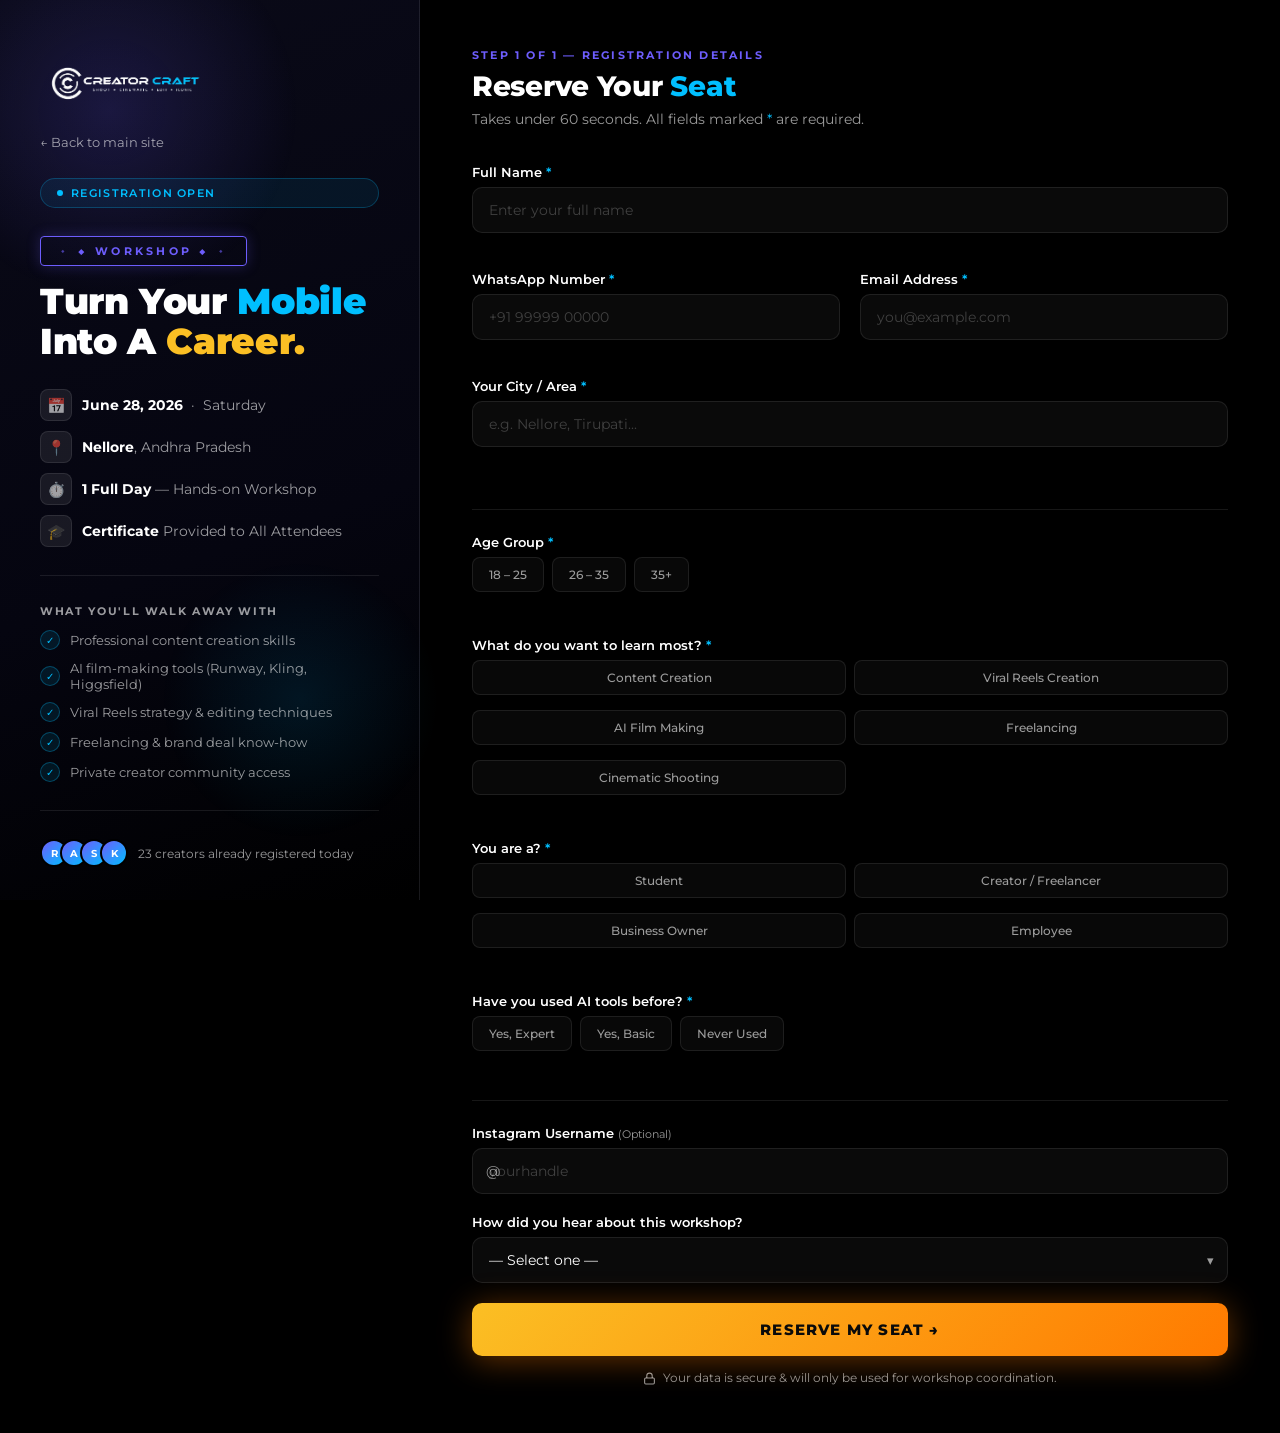
==== register.html @ bf6d93e5 "Add files via upload" ====
<!DOCTYPE html>
<html lang="en">

<head>
    <meta charset="UTF-8" />
    <meta name="viewport" content="width=device-width, initial-scale=1.0" />
    <title>Register – Creator Craft Media Workshop | June 28, 2026</title>
    <meta name="description" content="Reserve your seat at Nellore's first Content Creation & AI Film-Making Workshop. June 28, 2026. Limited to 30 seats." />
    <link rel="preconnect" href="https://fonts.googleapis.com" />
    <link rel="preconnect" href="https://fonts.gstatic.com" crossorigin />
    <link href="https://fonts.googleapis.com/css2?family=Montserrat:wght@400;500;600;700;800;900&display=swap" rel="stylesheet" />
    <style>
        /* ── RESET ── */
        *, *::before, *::after { box-sizing: border-box; margin: 0; padding: 0; }

        :root {
            --bg:       #000000;
            --panel-bg: #080808;
            --card-bg:  #0f0f0f;
            --blue:     #00BFFF;
            --purple:   #6D5DFC;
            --gold:     #FBBF24;
            --orange:   #FF7A00;
            --white:    #FFFFFF;
            --white-60: rgba(255,255,255,0.6);
            --white-20: rgba(255,255,255,0.08);
            --border:   rgba(255,255,255,0.09);
            --font:     'Montserrat', sans-serif;
            --radius:   12px;
        }

        html { scroll-behavior: smooth; }

        body {
            font-family: var(--font);
            background: var(--bg);
            color: var(--white);
            min-height: 100vh;
            overflow-x: hidden;
        }

        /* ── LAYOUT ── */
        .page-wrapper {
            display: grid;
            grid-template-columns: 420px 1fr;
            min-height: 100vh;
        }

        /* ══════════════════════════════
           LEFT PANEL
        ══════════════════════════════ */
        .left-panel {
            position: sticky;
            top: 0;
            height: 100vh;
            overflow-y: auto;
            background: linear-gradient(160deg, #0a0a18 0%, #050510 60%, #000000 100%);
            border-right: 1px solid var(--border);
            padding: 48px 40px;
            display: flex;
            flex-direction: column;
            gap: 32px;
        }

        /* decorative orbs */
        .left-panel::before {
            content: '';
            position: fixed;
            top: -80px;
            left: -80px;
            width: 380px;
            height: 380px;
            background: radial-gradient(circle, rgba(109,93,252,0.18) 0%, transparent 70%);
            pointer-events: none;
            z-index: 0;
        }
        .left-panel::after {
            content: '';
            position: fixed;
            bottom: 60px;
            left: 160px;
            width: 280px;
            height: 280px;
            background: radial-gradient(circle, rgba(0,191,255,0.1) 0%, transparent 70%);
            pointer-events: none;
            z-index: 0;
        }

        .left-content { position: relative; z-index: 1; }

        /* Logo */
        .logo-row {
            display: flex;
            align-items: center;
            gap: 12px;
            text-decoration: none;
        }
        .logo-icon {
            width: 40px;
            height: 40px;
            border-radius: 50%;
            border: 1.5px solid var(--blue);
            display: flex;
            align-items: center;
            justify-content: center;
            font-weight: 800;
            font-size: 16px;
            color: var(--blue);
            flex-shrink: 0;
        }
        .logo-text { display: flex; flex-direction: column; line-height: 1.2; }
        .logo-name {
            font-size: 13px;
            font-weight: 700;
            letter-spacing: 0.06em;
            color: var(--white);
        }
        .logo-name span { color: var(--blue); }
        .logo-tag {
            font-size: 8px;
            letter-spacing: 0.18em;
            color: var(--white-60);
            text-transform: uppercase;
        }

        /* Back link */
        .back-link {
            display: inline-flex;
            align-items: center;
            gap: 6px;
            font-size: 13px;
            color: var(--white-60);
            text-decoration: none;
            transition: color 0.2s;
        }
        .back-link:hover { color: var(--blue); }

        /* Event badge */
        .event-badge {
            display: inline-flex;
            align-items: center;
            gap: 8px;
            background: rgba(0,191,255,0.08);
            border: 1px solid rgba(0,191,255,0.25);
            padding: 7px 16px;
            border-radius: 50px;
            font-size: 11px;
            font-weight: 600;
            letter-spacing: 0.12em;
            text-transform: uppercase;
            color: var(--blue);
        }
        .event-badge .dot {
            width: 6px; height: 6px;
            border-radius: 50%;
            background: var(--blue);
            animation: pulse 1.8s infinite;
        }
        @keyframes pulse {
            0%,100% { box-shadow: 0 0 0 0 rgba(0,191,255,0.5); }
            50%      { box-shadow: 0 0 0 5px rgba(0,191,255,0); }
        }

        /* Headline */
        .left-headline {
            font-size: clamp(26px, 3vw, 36px);
            font-weight: 900;
            line-height: 1.1;
            letter-spacing: -0.01em;
        }
        .left-headline .hl-blue  { color: var(--blue); }
        .left-headline .hl-gold  { color: var(--gold); }

        /* Workshop tag */
        .workshop-tag {
            display: inline-flex;
            align-items: center;
            gap: 10px;
            font-size: 11px;
            font-weight: 700;
            letter-spacing: 0.3em;
            color: var(--purple);
            border: 1.5px solid var(--purple);
            padding: 7px 20px;
            border-radius: 4px;
            box-shadow: 0 0 14px rgba(109,93,252,0.25);
        }
        .workshop-tag::before, .workshop-tag::after { content: '◆'; font-size: 0.55em; opacity: 0.6; }

        /* Date/location */
        .event-meta {
            display: flex;
            flex-direction: column;
            gap: 10px;
        }
        .meta-item {
            display: flex;
            align-items: center;
            gap: 10px;
            font-size: 14px;
            color: var(--white-60);
        }
        .meta-icon {
            width: 32px;
            height: 32px;
            border-radius: 8px;
            background: var(--white-20);
            border: 1px solid var(--border);
            display: flex;
            align-items: center;
            justify-content: center;
            font-size: 15px;
            flex-shrink: 0;
        }
        .meta-item strong { color: var(--white); }

        /* Divider */
        .divider {
            height: 1px;
            background: var(--border);
        }

        /* Highlights */
        .highlights-title {
            font-size: 11px;
            font-weight: 700;
            letter-spacing: 0.15em;
            color: var(--white-60);
            text-transform: uppercase;
            margin-bottom: 12px;
        }
        .highlight-list {
            list-style: none;
            display: flex;
            flex-direction: column;
            gap: 10px;
        }
        .highlight-list li {
            display: flex;
            align-items: center;
            gap: 10px;
            font-size: 13px;
            color: var(--white-60);
        }
        .hl-check {
            width: 20px; height: 20px;
            border-radius: 50%;
            background: rgba(0,191,255,0.1);
            border: 1px solid rgba(0,191,255,0.3);
            display: flex;
            align-items: center;
            justify-content: center;
            font-size: 10px;
            color: var(--blue);
            flex-shrink: 0;
        }

        /* Urgency bar */
        .urgency-card {
            background: linear-gradient(135deg, rgba(251,191,36,0.08), rgba(255,122,0,0.06));
            border: 1px solid rgba(251,191,36,0.25);
            border-radius: 10px;
            padding: 16px 18px;
        }
        .urgency-top {
            display: flex;
            align-items: center;
            justify-content: space-between;
            margin-bottom: 10px;
        }
        .urgency-label { font-size: 12px; font-weight: 600; color: var(--gold); }
        .urgency-count { font-size: 12px; color: var(--white-60); }
        .progress-bar {
            height: 6px;
            background: rgba(255,255,255,0.08);
            border-radius: 50px;
            overflow: hidden;
        }
        .progress-fill {
            height: 100%;
            width: 78%;
            background: linear-gradient(90deg, var(--gold), var(--orange));
            border-radius: 50px;
            animation: fill-in 1.2s ease-out forwards;
        }
        @keyframes fill-in { from { width: 0; } to { width: 78%; } }
        .urgency-note {
            font-size: 11px;
            color: var(--white-60);
            margin-top: 8px;
        }

        /* Social proof */
        .social-proof {
            display: flex;
            align-items: center;
            gap: 10px;
            font-size: 12px;
            color: var(--white-60);
        }
        .avatar-stack { display: flex; }
        .avatar {
            width: 28px; height: 28px;
            border-radius: 50%;
            border: 2px solid var(--bg);
            background: linear-gradient(135deg, var(--purple), var(--blue));
            margin-left: -8px;
            font-size: 10px;
            font-weight: 700;
            display: flex;
            align-items: center;
            justify-content: center;
            color: var(--white);
        }
        .avatar:first-child { margin-left: 0; }


        /* ══════════════════════════════
           RIGHT PANEL (Form)
        ══════════════════════════════ */
        .right-panel {
            background: var(--bg);
            padding: 48px 52px;
            overflow-y: auto;
        }

        .form-top {
            margin-bottom: 36px;
        }
        .form-step-label {
            font-size: 11px;
            font-weight: 700;
            letter-spacing: 0.2em;
            color: var(--purple);
            text-transform: uppercase;
            margin-bottom: 8px;
        }
        .form-heading {
            font-size: 28px;
            font-weight: 800;
            letter-spacing: -0.01em;
            line-height: 1.2;
            margin-bottom: 6px;
        }
        .form-heading span { color: var(--blue); }
        .form-sub {
            font-size: 14px;
            color: var(--white-60);
        }

        /* ── Fields ── */
        .fields-grid {
            display: grid;
            grid-template-columns: 1fr 1fr;
            gap: 0 20px;
        }
        .field-full { grid-column: 1 / -1; }

        .field-group { margin-bottom: 20px; }
        .field-group label {
            display: block;
            font-size: 13px;
            font-weight: 600;
            margin-bottom: 7px;
            color: var(--white);
        }
        .req { color: var(--blue); }
        .opt { color: var(--white-60); font-weight: 400; font-size: 11px; }

        .field-group input[type="text"],
        .field-group input[type="email"],
        .field-group input[type="tel"] {
            width: 100%;
            background: rgba(255,255,255,0.04);
            border: 1px solid var(--border);
            border-radius: 10px;
            padding: 13px 16px;
            color: var(--white);
            font-family: var(--font);
            font-size: 14px;
            transition: border-color 0.2s, box-shadow 0.2s;
            outline: none;
        }
        .field-group input::placeholder { color: rgba(255,255,255,0.22); }
        .field-group input:focus {
            border-color: var(--blue);
            box-shadow: 0 0 0 3px rgba(0,191,255,0.1);
        }
        .field-group input.input-error { border-color: #F87171; }
        .field-error {
            display: block;
            font-size: 11px;
            color: #F87171;
            margin-top: 4px;
            min-height: 14px;
        }

        /* Radio cards */
        .radio-group {
            display: flex;
            flex-wrap: wrap;
            gap: 8px;
        }
        .radio-group.col2 {
            display: grid;
            grid-template-columns: 1fr 1fr;
        }
        .radio-card { display: flex; cursor: pointer; }
        .radio-card input[type="radio"] {
            position: absolute;
            opacity: 0;
            pointer-events: none;
        }
        .radio-label {
            display: flex;
            align-items: center;
            justify-content: center;
            padding: 9px 16px;
            border-radius: 8px;
            border: 1px solid var(--border);
            background: rgba(255,255,255,0.03);
            font-size: 12px;
            font-weight: 500;
            color: var(--white-60);
            cursor: pointer;
            transition: all 0.2s;
            width: 100%;
            text-align: center;
            user-select: none;
        }
        .radio-card input:checked + .radio-label {
            border-color: var(--blue);
            background: rgba(0,191,255,0.1);
            color: var(--blue);
            box-shadow: 0 0 0 1px var(--blue);
        }
        .radio-label:hover { border-color: rgba(0,191,255,0.4); color: var(--blue); }

        /* Select */
        .select-wrap { position: relative; }
        .select-wrap select {
            width: 100%;
            appearance: none;
            background: rgba(255,255,255,0.04);
            border: 1px solid var(--border);
            border-radius: 10px;
            padding: 13px 40px 13px 16px;
            color: var(--white);
            font-family: var(--font);
            font-size: 14px;
            outline: none;
            cursor: pointer;
            transition: border-color 0.2s, box-shadow 0.2s;
        }
        .select-wrap select:focus {
            border-color: var(--blue);
            box-shadow: 0 0 0 3px rgba(0,191,255,0.1);
        }
        .select-wrap select option { background: #0f0f0f; color: var(--white); }
        .select-arrow {
            position: absolute;
            right: 14px;
            top: 50%;
            transform: translateY(-50%);
            pointer-events: none;
            color: var(--white-60);
            font-size: 13px;
        }

        /* Instagram prefix */
        .input-prefix-wrap { position: relative; display: flex; align-items: center; }
        .input-prefix {
            position: absolute;
            left: 14px;
            color: var(--white-60);
            font-size: 14px;
            pointer-events: none;
        }
        .input-prefix-wrap input { padding-left: 28px; }

        /* Divider in form */
        .form-divider {
            height: 1px;
            background: var(--border);
            margin: 24px 0;
        }

        /* Submit button */
        .btn-submit {
            position: relative;
            width: 100%;
            margin-top: 8px;
            background: linear-gradient(135deg, #FBBF24 0%, #FF7A00 100%);
            color: #0a0a0a;
            font-family: var(--font);
            font-size: 15px;
            font-weight: 800;
            letter-spacing: 0.08em;
            text-transform: uppercase;
            padding: 17px;
            border-radius: 10px;
            border: none;
            cursor: pointer;
            overflow: hidden;
            box-shadow: 0 4px 32px rgba(255,122,0,0.4);
            transition: transform 0.25s, box-shadow 0.25s, opacity 0.2s;
            display: flex;
            align-items: center;
            justify-content: center;
            gap: 10px;
        }
        .btn-submit::after {
            content: '';
            position: absolute;
            top: 0; left: -100%;
            width: 55%; height: 100%;
            background: linear-gradient(90deg, transparent, rgba(255,255,255,0.35), transparent);
            transition: left 0.55s ease;
        }
        .btn-submit:hover:not(:disabled)::after { left: 160%; }
        .btn-submit:hover:not(:disabled) {
            transform: translateY(-2px);
            box-shadow: 0 8px 40px rgba(255,122,0,0.6);
        }
        .btn-submit:disabled { opacity: 0.6; cursor: not-allowed; }

        .btn-loader {
            width: 20px; height: 20px;
            border: 2px solid rgba(0,0,0,0.3);
            border-top-color: #0a0a0a;
            border-radius: 50%;
            animation: spin 0.7s linear infinite;
        }
        @keyframes spin { to { transform: rotate(360deg); } }
        .hidden { display: none !important; }

        .form-note {
            text-align: center;
            font-size: 12px;
            color: var(--white-60);
            margin-top: 14px;
        }
        .form-note svg { vertical-align: middle; margin-right: 4px; }

        /* ── Success Card ── */
        .success-card {
            text-align: center;
            padding: 60px 20px;
            max-width: 480px;
            margin: 0 auto;
        }
        .success-confetti {
            position: fixed;
            inset: 0;
            pointer-events: none;
            z-index: 999;
            overflow: hidden;
        }
        .confetti-piece {
            position: absolute;
            animation: fall linear forwards;
        }
        @keyframes fall {
            0%   { transform: translateY(-20px) rotate(0deg);   opacity: 1; }
            100% { transform: translateY(110vh) rotate(720deg); opacity: 0; }
        }
        .success-icon { font-size: 64px; margin-bottom: 20px; }
        .success-title {
            font-size: 28px;
            font-weight: 800;
            margin-bottom: 12px;
            letter-spacing: -0.01em;
        }
        .success-title span { color: var(--blue); }
        .success-msg {
            font-size: 15px;
            color: var(--white-60);
            line-height: 1.65;
            margin-bottom: 28px;
        }
        .success-msg strong { color: var(--white); }
        .btn-whatsapp {
            display: inline-flex;
            align-items: center;
            gap: 10px;
            background: #25D366;
            color: #fff;
            font-family: var(--font);
            font-size: 15px;
            font-weight: 700;
            padding: 14px 30px;
            border-radius: 50px;
            text-decoration: none;
            box-shadow: 0 4px 24px rgba(37,211,102,0.35);
            transition: transform 0.2s, box-shadow 0.2s;
            margin-bottom: 16px;
        }
        .btn-whatsapp:hover { transform: translateY(-2px); box-shadow: 0 8px 32px rgba(37,211,102,0.5); }
        .back-home-link {
            display: block;
            margin-top: 12px;
            font-size: 13px;
            color: var(--white-60);
            text-decoration: none;
            transition: color 0.2s;
        }
        .back-home-link:hover { color: var(--blue); }

        /* ── MOBILE ── */
        @media (max-width: 900px) {
            .page-wrapper { grid-template-columns: 1fr; }
            .left-panel {
                position: static;
                height: auto;
                padding: 36px 24px;
            }
            .left-panel::before, .left-panel::after { display: none; }
            .right-panel { padding: 36px 24px; }
            .fields-grid { grid-template-columns: 1fr; }
            .radio-group.col2 { grid-template-columns: 1fr; }
        }
    </style>
</head>

<body>
<div class="page-wrapper">

    <!-- ════════ LEFT PANEL ════════ -->
    <aside class="left-panel">
        <div class="left-content" style="display:flex;flex-direction:column;gap:28px;">

            <!-- Logo + back -->
            <div style="display:flex;flex-direction:column;gap:16px;">
                <a href="index.html" class="logo-row">
                    <img src="logo.png" alt="Creator Craft Media" style="height:70px;width:auto;object-fit:contain;" />
                </a>
                <a href="index.html" class="back-link">
                    ← Back to main site
                </a>
            </div>

            <!-- Live badge -->
            <div class="event-badge">
                <span class="dot"></span>
                Registration Open
            </div>

            <!-- Headline -->
            <div>
                <div class="workshop-tag" style="margin-bottom:16px;">◆ WORKSHOP ◆</div>
                <h1 class="left-headline">
                    Turn Your <span class="hl-blue">Mobile</span><br>
                    Into A <span class="hl-gold">Career.</span>
                </h1>
            </div>

            <!-- Meta -->
            <div class="event-meta">
                <div class="meta-item">
                    <span class="meta-icon">📅</span>
                    <span><strong>June 28, 2026</strong> &nbsp;·&nbsp; Saturday</span>
                </div>
                <div class="meta-item">
                    <span class="meta-icon">📍</span>
                    <span><strong>Nellore</strong>, Andhra Pradesh</span>
                </div>
                <div class="meta-item">
                    <span class="meta-icon">⏱️</span>
                    <span><strong>1 Full Day</strong> — Hands-on Workshop</span>
                </div>
                <div class="meta-item">
                    <span class="meta-icon">🎓</span>
                    <span><strong>Certificate</strong> Provided to All Attendees</span>
                </div>
            </div>

            <div class="divider"></div>

            <!-- Highlights -->
            <div>
                <p class="highlights-title">What You'll Walk Away With</p>
                <ul class="highlight-list">
                    <li><span class="hl-check">✓</span> Professional content creation skills</li>
                    <li><span class="hl-check">✓</span> AI film-making tools (Runway, Kling, Higgsfield)</li>
                    <li><span class="hl-check">✓</span> Viral Reels strategy & editing techniques</li>
                    <li><span class="hl-check">✓</span> Freelancing & brand deal know-how</li>
                    <li><span class="hl-check">✓</span> Private creator community access</li>
                </ul>
            </div>

            <div class="divider"></div>


            <!-- Social proof -->
            <div class="social-proof">
                <div class="avatar-stack">
                    <div class="avatar">R</div>
                    <div class="avatar">A</div>
                    <div class="avatar">S</div>
                    <div class="avatar">K</div>
                </div>
                <span>23 creators already registered today</span>
            </div>

        </div>
    </aside>

    <!-- ════════ RIGHT PANEL (FORM) ════════ -->
    <main class="right-panel">

        <!-- FORM -->
        <div id="formSection">
            <div class="form-top">
                <p class="form-step-label">Step 1 of 1 — Registration Details</p>
                <h2 class="form-heading">Reserve Your <span>Seat</span></h2>
                <p class="form-sub">Takes under 60 seconds. All fields marked <span style="color:var(--blue)">*</span> are required.</p>
            </div>

            <form id="registrationForm" novalidate>
                <div class="fields-grid">

                    <!-- Full Name -->
                    <div class="field-group field-full">
                        <label for="fullName">Full Name <span class="req">*</span></label>
                        <input type="text" id="fullName" name="fullName" placeholder="Enter your full name" required />
                        <span class="field-error" id="err-fullName"></span>
                    </div>

                    <!-- Phone -->
                    <div class="field-group">
                        <label for="phone">WhatsApp Number <span class="req">*</span></label>
                        <input type="tel" id="phone" name="phone" placeholder="+91 99999 00000" required />
                        <span class="field-error" id="err-phone"></span>
                    </div>

                    <!-- Email -->
                    <div class="field-group">
                        <label for="email">Email Address <span class="req">*</span></label>
                        <input type="email" id="email" name="email" placeholder="you@example.com" required />
                        <span class="field-error" id="err-email"></span>
                    </div>

                    <!-- Location -->
                    <div class="field-group field-full">
                        <label for="location">Your City / Area <span class="req">*</span></label>
                        <input type="text" id="location" name="location" placeholder="e.g. Nellore, Tirupati..." required />
                        <span class="field-error" id="err-location"></span>
                    </div>

                </div>

                <div class="form-divider"></div>

                <!-- Age -->
                <div class="field-group">
                    <label>Age Group <span class="req">*</span></label>
                    <div class="radio-group" id="age-group">
                        <label class="radio-card"><input type="radio" name="age" value="18–25" required /><span class="radio-label">18 – 25</span></label>
                        <label class="radio-card"><input type="radio" name="age" value="26–35" /><span class="radio-label">26 – 35</span></label>
                        <label class="radio-card"><input type="radio" name="age" value="35+" /><span class="radio-label">35+</span></label>
                    </div>
                    <span class="field-error" id="err-age"></span>
                </div>

                <!-- Learning Interest -->
                <div class="field-group">
                    <label>What do you want to learn most? <span class="req">*</span></label>
                    <div class="radio-group col2" id="interest-group">
                        <label class="radio-card"><input type="radio" name="interest" value="Content Creation" required /><span class="radio-label">Content Creation</span></label>
                        <label class="radio-card"><input type="radio" name="interest" value="Viral Reels Creation" /><span class="radio-label">Viral Reels Creation</span></label>
                        <label class="radio-card"><input type="radio" name="interest" value="AI Film Making" /><span class="radio-label">AI Film Making</span></label>
                        <label class="radio-card"><input type="radio" name="interest" value="Freelancing Opportunities" /><span class="radio-label">Freelancing</span></label>
                        <label class="radio-card"><input type="radio" name="interest" value="Cinematic Video Shooting" /><span class="radio-label">Cinematic Shooting</span></label>
                    </div>
                    <span class="field-error" id="err-interest"></span>
                </div>

                <!-- Profession -->
                <div class="field-group">
                    <label>You are a? <span class="req">*</span></label>
                    <div class="radio-group col2" id="profession-group">
                        <label class="radio-card"><input type="radio" name="profession" value="Student" required /><span class="radio-label">Student</span></label>
                        <label class="radio-card"><input type="radio" name="profession" value="Content Creator / Freelancer" /><span class="radio-label">Creator / Freelancer</span></label>
                        <label class="radio-card"><input type="radio" name="profession" value="Business Owner" /><span class="radio-label">Business Owner</span></label>
                        <label class="radio-card"><input type="radio" name="profession" value="Employee" /><span class="radio-label">Employee</span></label>
                    </div>
                    <span class="field-error" id="err-profession"></span>
                </div>

                <!-- AI Experience -->
                <div class="field-group">
                    <label>Have you used AI tools before? <span class="req">*</span></label>
                    <div class="radio-group" id="ai-group">
                        <label class="radio-card"><input type="radio" name="aiExp" value="Yes, Expert" required /><span class="radio-label">Yes, Expert</span></label>
                        <label class="radio-card"><input type="radio" name="aiExp" value="Yes, Basic Knowledge" /><span class="radio-label">Yes, Basic</span></label>
                        <label class="radio-card"><input type="radio" name="aiExp" value="No, Never Used" /><span class="radio-label">Never Used</span></label>
                    </div>
                    <span class="field-error" id="err-aiExp"></span>
                </div>

                <div class="form-divider"></div>

                <!-- Instagram -->
                <div class="field-group">
                    <label for="instagram">Instagram Username <span class="opt">(Optional)</span></label>
                    <div class="input-prefix-wrap">
                        <span class="input-prefix">@</span>
                        <input type="text" id="instagram" name="instagram" placeholder="yourhandle" />
                    </div>
                </div>

                <!-- Referral -->
                <div class="field-group">
                    <label>How did you hear about this workshop?</label>
                    <div class="select-wrap">
                        <select id="referral" name="referral">
                            <option value="">— Select one —</option>
                            <option value="Instagram">Instagram</option>
                            <option value="WhatsApp">WhatsApp</option>
                            <option value="Friend">Friend / Word of Mouth</option>
                            <option value="College">College</option>
                            <option value="Other">Other</option>
                        </select>
                        <span class="select-arrow">▾</span>
                    </div>
                </div>

                <!-- Submit -->
                <button type="submit" class="btn-submit" id="submitBtn">
                    <span id="btn-text">Reserve My Seat →</span>
                    <span id="btn-loader" class="btn-loader hidden"></span>
                </button>

                <p class="form-note">
                    <svg width="13" height="13" viewBox="0 0 24 24" fill="none" stroke="currentColor" stroke-width="2"><rect x="3" y="11" width="18" height="11" rx="2"/><path d="M7 11V7a5 5 0 0 1 10 0v4"/></svg>
                    Your data is secure &amp; will only be used for workshop coordination.
                </p>
            </form>
        </div>

        <!-- SUCCESS CARD -->
        <div class="success-card hidden" id="successCard">
            <div class="success-confetti" id="confetti-container"></div>
            <div class="success-icon">🎉</div>
            <h2 class="success-title">You're <span>Registered!</span></h2>
            <p class="success-msg">
                Thank you for joining the <strong>Creator Craft Media Workshop</strong>.<br />
                We'll send your confirmation to your WhatsApp &amp; email shortly.<br /><br />
                Get ready to transform your mobile into a career!
            </p>

            <a href="index.html" class="back-home-link">← Back to main site</a>
        </div>

    </main>
</div>

<script>
const GOOGLE_SCRIPT_URL = "https://script.google.com/macros/s/AKfycbz0OwnUjO1a5IBLBwgdzNLXTFgwIlohF6OfF_JEOhXFf6rNVBT4Gp4LhPuncQvhux3b/exec";

(function () {
    const form       = document.getElementById("registrationForm");
    const submitBtn  = document.getElementById("submitBtn");
    const btnText    = document.getElementById("btn-text");
    const btnLoader  = document.getElementById("btn-loader");
    const successCard = document.getElementById("successCard");
    const formSection = document.getElementById("formSection");

    if (!form) return;

    const rules = {
        fullName:   { required: true, label: "Full Name" },
        phone:      { required: true, label: "WhatsApp Number", pattern: /^[6-9]\d{9}$|^\+91[6-9]\d{9}$|^\+[1-9]\d{7,14}$/ },
        email:      { required: true, label: "Email", pattern: /^[^\s@]+@[^\s@]+\.[^\s@]+$/ },
        age:        { required: true, label: "Age Group", type: "radio" },
        location:   { required: true, label: "Location" },
        interest:   { required: true, label: "Learning Interest", type: "radio" },
        profession: { required: true, label: "Profession", type: "radio" },
        aiExp:      { required: true, label: "AI Experience", type: "radio" },
    };

    function getVal(name, type) {
        if (type === "radio") {
            const sel = form.querySelector(`input[name="${name}"]:checked`);
            return sel ? sel.value : "";
        }
        const el = form.querySelector(`[name="${name}"]`);
        return el ? el.value.trim() : "";
    }

    function setError(name, msg) {
        const el  = document.getElementById(`err-${name}`);
        const inp = form.querySelector(`[name="${name}"]`);
        if (el) el.textContent = msg;
        if (inp && inp.type !== "radio") inp.classList.toggle("input-error", !!msg);
    }

    function clearError(name) { setError(name, ""); }

    function validateAll() {
        let valid = true;
        for (const [name, rule] of Object.entries(rules)) {
            const val = getVal(name, rule.type);
            if (rule.required && !val) {
                setError(name, `${rule.label} is required.`);
                valid = false;
            } else if (val && rule.pattern && !rule.pattern.test(val.replace(/\s/g, ""))) {
                const msgs = { phone: "Enter a valid phone number.", email: "Enter a valid email." };
                setError(name, msgs[name] || "Invalid value.");
                valid = false;
            } else {
                clearError(name);
            }
        }
        return valid;
    }

    form.addEventListener("input",  e => { if (rules[e.target.name]) clearError(e.target.name); });
    form.addEventListener("change", e => { if (rules[e.target.name]) clearError(e.target.name); });

    form.addEventListener("submit", async (e) => {
        e.preventDefault();
        if (!validateAll()) {
            const firstErr = form.querySelector(".input-error");
            if (firstErr) firstErr.scrollIntoView({ behavior: "smooth", block: "center" });
            return;
        }

        btnText.classList.add("hidden");
        btnLoader.classList.remove("hidden");
        submitBtn.disabled = true;

        const data = {
            name:       getVal("fullName"),
            phone:      getVal("phone"),
            email:      getVal("email"),
            age:        getVal("age", "radio"),
            location:   getVal("location"),
            interest:   getVal("interest", "radio"),
            profession: getVal("profession", "radio"),
            aiExp:      getVal("aiExp", "radio"),
            instagram:  getVal("instagram"),
            referral:   getVal("referral"),
        };

        try {
            await fetch(GOOGLE_SCRIPT_URL, {
                method: "POST",
                mode: "no-cors",
                headers: { "Content-Type": "application/json" },
                body: JSON.stringify(data),
            });
            showSuccess();
        } catch (err) {
            console.error("Submission error:", err);
            showSuccess();
        }
    });

    function showSuccess() {
        formSection.classList.add("hidden");
        successCard.classList.remove("hidden");
        window.scrollTo({ top: 0, behavior: "smooth" });
        launchConfetti();
    }

    function launchConfetti() {
        const container = document.getElementById("confetti-container");
        if (!container) return;
        const colors = ["#00BFFF","#6D5DFC","#FBBF24","#FF7A00","#FFFFFF","#F472B6"];
        for (let i = 0; i < 60; i++) {
            const p = document.createElement("div");
            p.className = "confetti-piece";
            p.style.cssText = `
                left:${Math.random()*100}%;top:0;
                background:${colors[Math.floor(Math.random()*colors.length)]};
                animation-duration:${0.9+Math.random()*1.6}s;
                animation-delay:${Math.random()*0.8}s;
                width:${6+Math.random()*7}px;height:${6+Math.random()*7}px;
                border-radius:${Math.random()>0.5?"50%":"2px"};
            `;
            container.appendChild(p);
        }
    }
})();
</script>
</body>
</html>
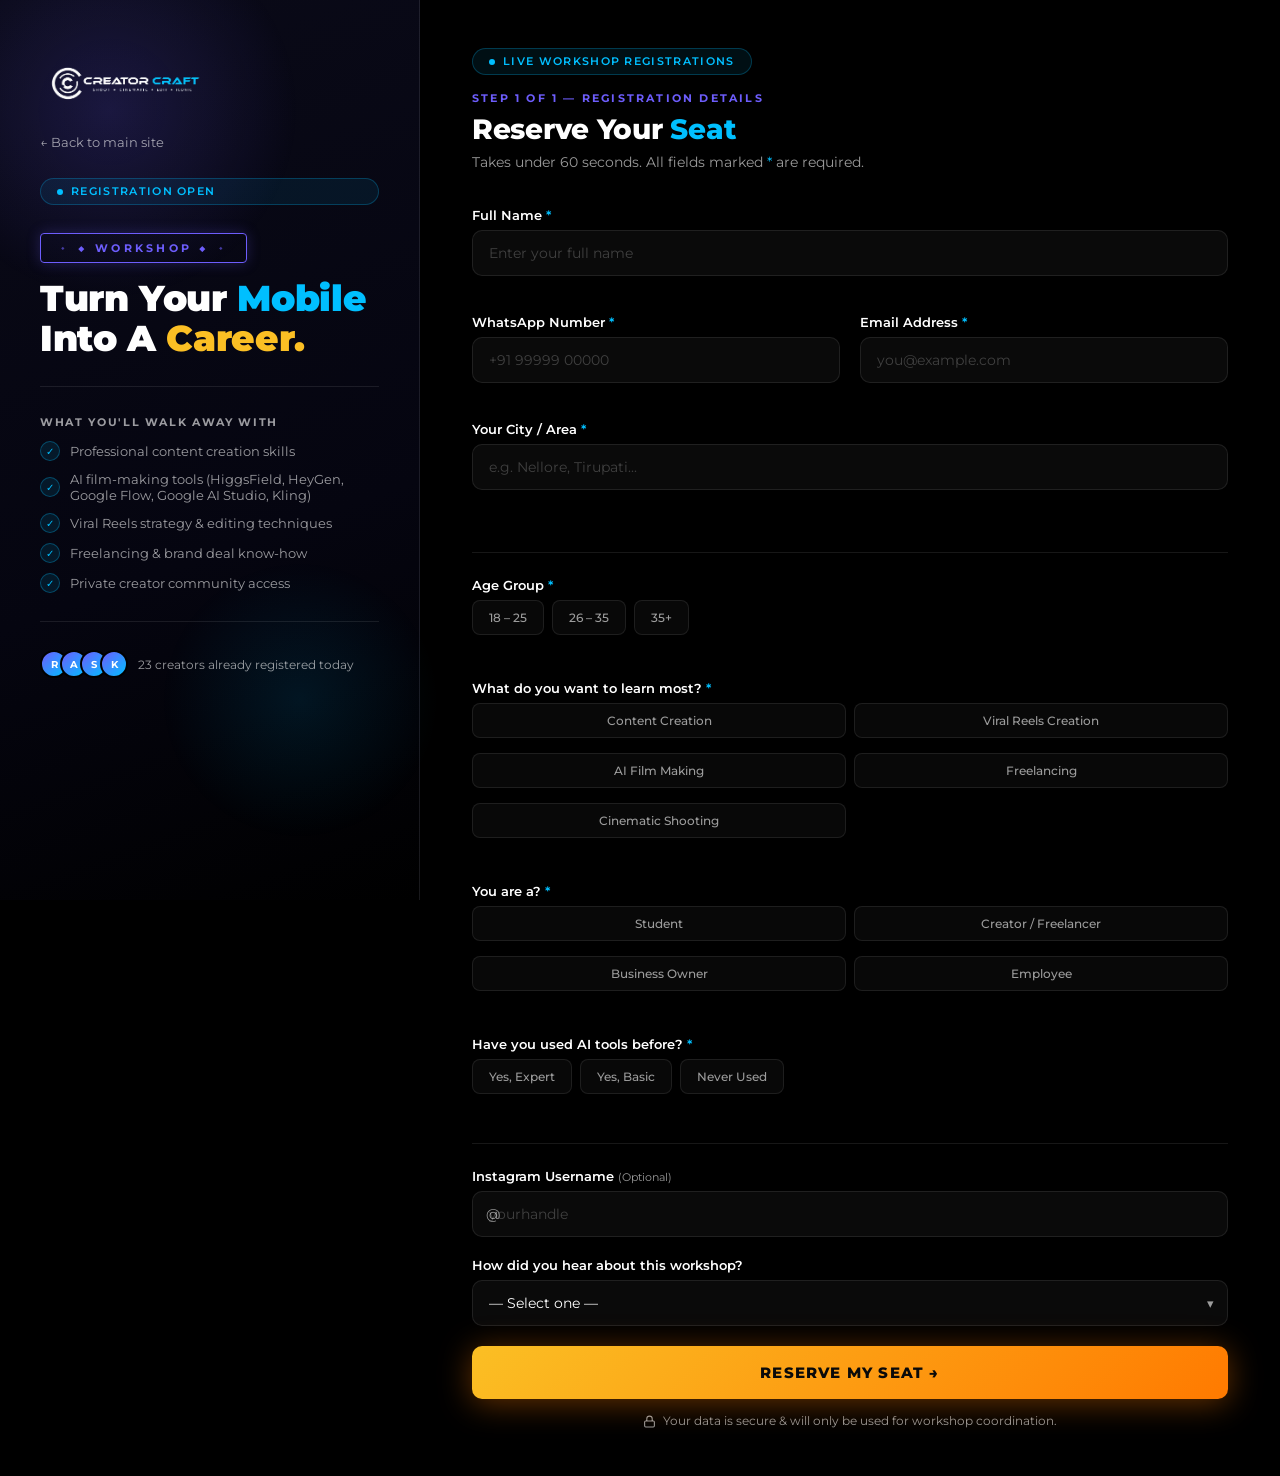
==== commit 29838ee1: "Add files via upload" ====
--- a/register.html
+++ b/register.html
@@ -5,38 +5,47 @@
     <meta charset="UTF-8" />
     <meta name="viewport" content="width=device-width, initial-scale=1.0" />
     <title>Register – Creator Craft Media Workshop | June 28, 2026</title>
-    <meta name="description" content="Reserve your seat at Nellore's first Content Creation & AI Film-Making Workshop. June 28, 2026. Limited to 30 seats." />
+    <meta name="description"
+        content="Reserve your seat at Nellore's first Content Creation & AI Film-Making Workshop. June 28, 2026. Limited to 30 seats." />
     <link rel="preconnect" href="https://fonts.googleapis.com" />
     <link rel="preconnect" href="https://fonts.gstatic.com" crossorigin />
-    <link href="https://fonts.googleapis.com/css2?family=Montserrat:wght@400;500;600;700;800;900&display=swap" rel="stylesheet" />
+    <link href="https://fonts.googleapis.com/css2?family=Montserrat:wght@400;500;600;700;800;900&display=swap"
+        rel="stylesheet" />
     <style>
         /* ── RESET ── */
-        *, *::before, *::after { box-sizing: border-box; margin: 0; padding: 0; }
+        *,
+        *::before,
+        *::after {
+            box-sizing: border-box;
+            margin: 0;
+            padding: 0;
+        }
 
         :root {
-            --bg:       #000000;
+            --bg: #000000;
             --panel-bg: #080808;
-            --card-bg:  #0f0f0f;
-            --blue:     #00BFFF;
-            --purple:   #6D5DFC;
-            --gold:     #FBBF24;
-            --orange:   #FF7A00;
-            --white:    #FFFFFF;
-            --white-60: rgba(255,255,255,0.6);
-            --white-20: rgba(255,255,255,0.08);
-            --border:   rgba(255,255,255,0.09);
-            --font:     'Montserrat', sans-serif;
-            --radius:   12px;
-        }
-
-        html { scroll-behavior: smooth; }
+            --card-bg: #0f0f0f;
+            --blue: #00BFFF;
+            --purple: #6D5DFC;
+            --gold: #FBBF24;
+            --orange: #FF7A00;
+            --white: #FFFFFF;
+            --white-60: rgba(255, 255, 255, 0.6);
+            --white-20: rgba(255, 255, 255, 0.08);
+            --border: rgba(255, 255, 255, 0.09);
+            --font: 'Montserrat', sans-serif;
+            --radius: 12px;
+        }
+
+        html {
+            scroll-behavior: smooth;
+        }
 
         body {
             font-family: var(--font);
             background: var(--bg);
             color: var(--white);
             min-height: 100vh;
-            overflow-x: hidden;
         }
 
         /* ── LAYOUT ── */
@@ -70,10 +79,11 @@
             left: -80px;
             width: 380px;
             height: 380px;
-            background: radial-gradient(circle, rgba(109,93,252,0.18) 0%, transparent 70%);
+            background: radial-gradient(circle, rgba(109, 93, 252, 0.18) 0%, transparent 70%);
             pointer-events: none;
             z-index: 0;
         }
+
         .left-panel::after {
             content: '';
             position: fixed;
@@ -81,12 +91,15 @@
             left: 160px;
             width: 280px;
             height: 280px;
-            background: radial-gradient(circle, rgba(0,191,255,0.1) 0%, transparent 70%);
+            background: radial-gradient(circle, rgba(0, 191, 255, 0.1) 0%, transparent 70%);
             pointer-events: none;
             z-index: 0;
         }
 
-        .left-content { position: relative; z-index: 1; }
+        .left-content {
+            position: relative;
+            z-index: 1;
+        }
 
         /* Logo */
         .logo-row {
@@ -95,6 +108,7 @@
             gap: 12px;
             text-decoration: none;
         }
+
         .logo-icon {
             width: 40px;
             height: 40px;
@@ -108,14 +122,24 @@
             color: var(--blue);
             flex-shrink: 0;
         }
-        .logo-text { display: flex; flex-direction: column; line-height: 1.2; }
+
+        .logo-text {
+            display: flex;
+            flex-direction: column;
+            line-height: 1.2;
+        }
+
         .logo-name {
             font-size: 13px;
             font-weight: 700;
             letter-spacing: 0.06em;
             color: var(--white);
         }
-        .logo-name span { color: var(--blue); }
+
+        .logo-name span {
+            color: var(--blue);
+        }
+
         .logo-tag {
             font-size: 8px;
             letter-spacing: 0.18em;
@@ -133,15 +157,19 @@
             text-decoration: none;
             transition: color 0.2s;
         }
-        .back-link:hover { color: var(--blue); }
+
+        .back-link:hover {
+            color: var(--blue);
+        }
 
         /* Event badge */
         .event-badge {
             display: inline-flex;
             align-items: center;
+            line-height: 1;
             gap: 8px;
-            background: rgba(0,191,255,0.08);
-            border: 1px solid rgba(0,191,255,0.25);
+            background: rgba(0, 191, 255, 0.08);
+            border: 1px solid rgba(0, 191, 255, 0.25);
             padding: 7px 16px;
             border-radius: 50px;
             font-size: 11px;
@@ -150,15 +178,27 @@
             text-transform: uppercase;
             color: var(--blue);
         }
+
         .event-badge .dot {
-            width: 6px; height: 6px;
+            width: 6px;
+            height: 6px;
             border-radius: 50%;
             background: var(--blue);
             animation: pulse 1.8s infinite;
-        }
+            display: inline-block;
+            flex-shrink: 0;
+        }
+
         @keyframes pulse {
-            0%,100% { box-shadow: 0 0 0 0 rgba(0,191,255,0.5); }
-            50%      { box-shadow: 0 0 0 5px rgba(0,191,255,0); }
+
+            0%,
+            100% {
+                box-shadow: 0 0 0 0 rgba(0, 191, 255, 0.5);
+            }
+
+            50% {
+                box-shadow: 0 0 0 5px rgba(0, 191, 255, 0);
+            }
         }
 
         /* Headline */
@@ -168,8 +208,14 @@
             line-height: 1.1;
             letter-spacing: -0.01em;
         }
-        .left-headline .hl-blue  { color: var(--blue); }
-        .left-headline .hl-gold  { color: var(--gold); }
+
+        .left-headline .hl-blue {
+            color: var(--blue);
+        }
+
+        .left-headline .hl-gold {
+            color: var(--gold);
+        }
 
         /* Workshop tag */
         .workshop-tag {
@@ -183,9 +229,15 @@
             border: 1.5px solid var(--purple);
             padding: 7px 20px;
             border-radius: 4px;
-            box-shadow: 0 0 14px rgba(109,93,252,0.25);
-        }
-        .workshop-tag::before, .workshop-tag::after { content: '◆'; font-size: 0.55em; opacity: 0.6; }
+            box-shadow: 0 0 14px rgba(109, 93, 252, 0.25);
+        }
+
+        .workshop-tag::before,
+        .workshop-tag::after {
+            content: '◆';
+            font-size: 0.55em;
+            opacity: 0.6;
+        }
 
         /* Date/location */
         .event-meta {
@@ -193,6 +245,7 @@
             flex-direction: column;
             gap: 10px;
         }
+
         .meta-item {
             display: flex;
             align-items: center;
@@ -200,6 +253,7 @@
             font-size: 14px;
             color: var(--white-60);
         }
+
         .meta-icon {
             width: 32px;
             height: 32px;
@@ -212,7 +266,10 @@
             font-size: 15px;
             flex-shrink: 0;
         }
-        .meta-item strong { color: var(--white); }
+
+        .meta-item strong {
+            color: var(--white);
+        }
 
         /* Divider */
         .divider {
@@ -229,12 +286,14 @@
             text-transform: uppercase;
             margin-bottom: 12px;
         }
+
         .highlight-list {
             list-style: none;
             display: flex;
             flex-direction: column;
             gap: 10px;
         }
+
         .highlight-list li {
             display: flex;
             align-items: center;
@@ -242,11 +301,13 @@
             font-size: 13px;
             color: var(--white-60);
         }
+
         .hl-check {
-            width: 20px; height: 20px;
+            width: 20px;
+            height: 20px;
             border-radius: 50%;
-            background: rgba(0,191,255,0.1);
-            border: 1px solid rgba(0,191,255,0.3);
+            background: rgba(0, 191, 255, 0.1);
+            border: 1px solid rgba(0, 191, 255, 0.3);
             display: flex;
             align-items: center;
             justify-content: center;
@@ -257,25 +318,37 @@
 
         /* Urgency bar */
         .urgency-card {
-            background: linear-gradient(135deg, rgba(251,191,36,0.08), rgba(255,122,0,0.06));
-            border: 1px solid rgba(251,191,36,0.25);
+            background: linear-gradient(135deg, rgba(251, 191, 36, 0.08), rgba(255, 122, 0, 0.06));
+            border: 1px solid rgba(251, 191, 36, 0.25);
             border-radius: 10px;
             padding: 16px 18px;
         }
+
         .urgency-top {
             display: flex;
             align-items: center;
             justify-content: space-between;
             margin-bottom: 10px;
         }
-        .urgency-label { font-size: 12px; font-weight: 600; color: var(--gold); }
-        .urgency-count { font-size: 12px; color: var(--white-60); }
+
+        .urgency-label {
+            font-size: 12px;
+            font-weight: 600;
+            color: var(--gold);
+        }
+
+        .urgency-count {
+            font-size: 12px;
+            color: var(--white-60);
+        }
+
         .progress-bar {
             height: 6px;
-            background: rgba(255,255,255,0.08);
+            background: rgba(255, 255, 255, 0.08);
             border-radius: 50px;
             overflow: hidden;
         }
+
         .progress-fill {
             height: 100%;
             width: 78%;
@@ -283,7 +356,17 @@
             border-radius: 50px;
             animation: fill-in 1.2s ease-out forwards;
         }
-        @keyframes fill-in { from { width: 0; } to { width: 78%; } }
+
+        @keyframes fill-in {
+            from {
+                width: 0;
+            }
+
+            to {
+                width: 78%;
+            }
+        }
+
         .urgency-note {
             font-size: 11px;
             color: var(--white-60);
@@ -298,9 +381,14 @@
             font-size: 12px;
             color: var(--white-60);
         }
-        .avatar-stack { display: flex; }
+
+        .avatar-stack {
+            display: flex;
+        }
+
         .avatar {
-            width: 28px; height: 28px;
+            width: 28px;
+            height: 28px;
             border-radius: 50%;
             border: 2px solid var(--bg);
             background: linear-gradient(135deg, var(--purple), var(--blue));
@@ -312,7 +400,10 @@
             justify-content: center;
             color: var(--white);
         }
-        .avatar:first-child { margin-left: 0; }
+
+        .avatar:first-child {
+            margin-left: 0;
+        }
 
 
         /* ══════════════════════════════
@@ -327,6 +418,7 @@
         .form-top {
             margin-bottom: 36px;
         }
+
         .form-step-label {
             font-size: 11px;
             font-weight: 700;
@@ -335,6 +427,7 @@
             text-transform: uppercase;
             margin-bottom: 8px;
         }
+
         .form-heading {
             font-size: 28px;
             font-weight: 800;
@@ -342,7 +435,11 @@
             line-height: 1.2;
             margin-bottom: 6px;
         }
-        .form-heading span { color: var(--blue); }
+
+        .form-heading span {
+            color: var(--blue);
+        }
+
         .form-sub {
             font-size: 14px;
             color: var(--white-60);
@@ -354,9 +451,15 @@
             grid-template-columns: 1fr 1fr;
             gap: 0 20px;
         }
-        .field-full { grid-column: 1 / -1; }
-
-        .field-group { margin-bottom: 20px; }
+
+        .field-full {
+            grid-column: 1 / -1;
+        }
+
+        .field-group {
+            margin-bottom: 20px;
+        }
+
         .field-group label {
             display: block;
             font-size: 13px;
@@ -364,14 +467,22 @@
             margin-bottom: 7px;
             color: var(--white);
         }
-        .req { color: var(--blue); }
-        .opt { color: var(--white-60); font-weight: 400; font-size: 11px; }
+
+        .req {
+            color: var(--blue);
+        }
+
+        .opt {
+            color: var(--white-60);
+            font-weight: 400;
+            font-size: 11px;
+        }
 
         .field-group input[type="text"],
         .field-group input[type="email"],
         .field-group input[type="tel"] {
             width: 100%;
-            background: rgba(255,255,255,0.04);
+            background: rgba(255, 255, 255, 0.04);
             border: 1px solid var(--border);
             border-radius: 10px;
             padding: 13px 16px;
@@ -381,12 +492,20 @@
             transition: border-color 0.2s, box-shadow 0.2s;
             outline: none;
         }
-        .field-group input::placeholder { color: rgba(255,255,255,0.22); }
+
+        .field-group input::placeholder {
+            color: rgba(255, 255, 255, 0.22);
+        }
+
         .field-group input:focus {
             border-color: var(--blue);
-            box-shadow: 0 0 0 3px rgba(0,191,255,0.1);
-        }
-        .field-group input.input-error { border-color: #F87171; }
+            box-shadow: 0 0 0 3px rgba(0, 191, 255, 0.1);
+        }
+
+        .field-group input.input-error {
+            border-color: #F87171;
+        }
+
         .field-error {
             display: block;
             font-size: 11px;
@@ -401,16 +520,23 @@
             flex-wrap: wrap;
             gap: 8px;
         }
+
         .radio-group.col2 {
             display: grid;
             grid-template-columns: 1fr 1fr;
         }
-        .radio-card { display: flex; cursor: pointer; }
+
+        .radio-card {
+            display: flex;
+            cursor: pointer;
+        }
+
         .radio-card input[type="radio"] {
             position: absolute;
             opacity: 0;
             pointer-events: none;
         }
+
         .radio-label {
             display: flex;
             align-items: center;
@@ -418,7 +544,7 @@
             padding: 9px 16px;
             border-radius: 8px;
             border: 1px solid var(--border);
-            background: rgba(255,255,255,0.03);
+            background: rgba(255, 255, 255, 0.03);
             font-size: 12px;
             font-weight: 500;
             color: var(--white-60);
@@ -428,20 +554,28 @@
             text-align: center;
             user-select: none;
         }
-        .radio-card input:checked + .radio-label {
+
+        .radio-card input:checked+.radio-label {
             border-color: var(--blue);
-            background: rgba(0,191,255,0.1);
+            background: rgba(0, 191, 255, 0.1);
             color: var(--blue);
             box-shadow: 0 0 0 1px var(--blue);
         }
-        .radio-label:hover { border-color: rgba(0,191,255,0.4); color: var(--blue); }
+
+        .radio-label:hover {
+            border-color: rgba(0, 191, 255, 0.4);
+            color: var(--blue);
+        }
 
         /* Select */
-        .select-wrap { position: relative; }
+        .select-wrap {
+            position: relative;
+        }
+
         .select-wrap select {
             width: 100%;
             appearance: none;
-            background: rgba(255,255,255,0.04);
+            background: rgba(255, 255, 255, 0.04);
             border: 1px solid var(--border);
             border-radius: 10px;
             padding: 13px 40px 13px 16px;
@@ -452,11 +586,17 @@
             cursor: pointer;
             transition: border-color 0.2s, box-shadow 0.2s;
         }
+
         .select-wrap select:focus {
             border-color: var(--blue);
-            box-shadow: 0 0 0 3px rgba(0,191,255,0.1);
-        }
-        .select-wrap select option { background: #0f0f0f; color: var(--white); }
+            box-shadow: 0 0 0 3px rgba(0, 191, 255, 0.1);
+        }
+
+        .select-wrap select option {
+            background: #0f0f0f;
+            color: var(--white);
+        }
+
         .select-arrow {
             position: absolute;
             right: 14px;
@@ -468,7 +608,12 @@
         }
 
         /* Instagram prefix */
-        .input-prefix-wrap { position: relative; display: flex; align-items: center; }
+        .input-prefix-wrap {
+            position: relative;
+            display: flex;
+            align-items: center;
+        }
+
         .input-prefix {
             position: absolute;
             left: 14px;
@@ -476,7 +621,10 @@
             font-size: 14px;
             pointer-events: none;
         }
-        .input-prefix-wrap input { padding-left: 28px; }
+
+        .input-prefix-wrap input {
+            padding-left: 28px;
+        }
 
         /* Divider in form */
         .form-divider {
@@ -502,37 +650,57 @@
             border: none;
             cursor: pointer;
             overflow: hidden;
-            box-shadow: 0 4px 32px rgba(255,122,0,0.4);
+            box-shadow: 0 4px 32px rgba(255, 122, 0, 0.4);
             transition: transform 0.25s, box-shadow 0.25s, opacity 0.2s;
             display: flex;
             align-items: center;
             justify-content: center;
             gap: 10px;
         }
+
         .btn-submit::after {
             content: '';
             position: absolute;
-            top: 0; left: -100%;
-            width: 55%; height: 100%;
-            background: linear-gradient(90deg, transparent, rgba(255,255,255,0.35), transparent);
+            top: 0;
+            left: -100%;
+            width: 55%;
+            height: 100%;
+            background: linear-gradient(90deg, transparent, rgba(255, 255, 255, 0.35), transparent);
             transition: left 0.55s ease;
         }
-        .btn-submit:hover:not(:disabled)::after { left: 160%; }
+
+        .btn-submit:hover:not(:disabled)::after {
+            left: 160%;
+        }
+
         .btn-submit:hover:not(:disabled) {
             transform: translateY(-2px);
-            box-shadow: 0 8px 40px rgba(255,122,0,0.6);
-        }
-        .btn-submit:disabled { opacity: 0.6; cursor: not-allowed; }
+            box-shadow: 0 8px 40px rgba(255, 122, 0, 0.6);
+        }
+
+        .btn-submit:disabled {
+            opacity: 0.6;
+            cursor: not-allowed;
+        }
 
         .btn-loader {
-            width: 20px; height: 20px;
-            border: 2px solid rgba(0,0,0,0.3);
+            width: 20px;
+            height: 20px;
+            border: 2px solid rgba(0, 0, 0, 0.3);
             border-top-color: #0a0a0a;
             border-radius: 50%;
             animation: spin 0.7s linear infinite;
         }
-        @keyframes spin { to { transform: rotate(360deg); } }
-        .hidden { display: none !important; }
+
+        @keyframes spin {
+            to {
+                transform: rotate(360deg);
+            }
+        }
+
+        .hidden {
+            display: none !important;
+        }
 
         .form-note {
             text-align: center;
@@ -540,7 +708,136 @@
             color: var(--white-60);
             margin-top: 14px;
         }
-        .form-note svg { vertical-align: middle; margin-right: 4px; }
+
+        .form-note svg {
+            vertical-align: middle;
+            margin-right: 4px;
+        }
+
+        /* ── Queue Card ── */
+        .queue-card {
+            text-align: center;
+            padding: 60px 20px;
+            max-width: 480px;
+            margin: 0 auto;
+            display: flex;
+            flex-direction: column;
+            align-items: center;
+            justify-content: center;
+        }
+
+        .queue-spinner-wrap {
+            position: relative;
+            width: 80px;
+            height: 80px;
+            margin-bottom: 24px;
+        }
+
+        .queue-spinner {
+            position: absolute;
+            inset: 0;
+            border: 3px solid rgba(251, 191, 36, 0.08);
+            border-top-color: var(--gold);
+            border-bottom-color: var(--orange);
+            border-radius: 50%;
+            animation: spin 1.2s cubic-bezier(0.5, 0, 0.5, 1) infinite;
+        }
+
+        .queue-spinner-inner {
+            position: absolute;
+            inset: 12px;
+            border: 3px solid rgba(0, 191, 255, 0.08);
+            border-left-color: var(--blue);
+            border-right-color: var(--purple);
+            border-radius: 50%;
+            animation: spin-reverse 1s linear infinite;
+        }
+
+        @keyframes spin-reverse {
+            to {
+                transform: rotate(-360deg);
+            }
+        }
+
+        .queue-badge {
+            display: inline-flex;
+            align-items: center;
+            gap: 8px;
+            background: rgba(251, 191, 36, 0.08);
+            border: 1px solid rgba(251, 191, 36, 0.3);
+            padding: 6px 16px;
+            border-radius: 50px;
+            font-size: 11px;
+            font-weight: 700;
+            letter-spacing: 0.15em;
+            color: var(--gold);
+            margin-bottom: 16px;
+            text-transform: uppercase;
+        }
+
+        .queue-dot {
+            width: 6px;
+            height: 6px;
+            border-radius: 50%;
+            background: var(--gold);
+            animation: pulse-gold 1.5s infinite;
+            display: inline-block;
+        }
+
+        @keyframes pulse-gold {
+            0%, 100% {
+                box-shadow: 0 0 0 0 rgba(251, 191, 36, 0.6);
+            }
+            50% {
+                box-shadow: 0 0 0 6px rgba(251, 191, 36, 0);
+            }
+        }
+
+        .queue-title {
+            font-size: 26px;
+            font-weight: 800;
+            margin-bottom: 24px;
+            letter-spacing: -0.01em;
+        }
+
+        .queue-title span {
+            color: var(--gold);
+        }
+
+        .queue-progress-container {
+            width: 100%;
+            max-width: 320px;
+            height: 6px;
+            background: rgba(255, 255, 255, 0.05);
+            border-radius: 50px;
+            overflow: hidden;
+            margin-bottom: 16px;
+            border: 1px solid rgba(255, 255, 255, 0.03);
+        }
+
+        .queue-progress-bar {
+            height: 100%;
+            width: 0%;
+            background: linear-gradient(90deg, var(--blue), var(--purple), var(--gold));
+            border-radius: 50px;
+            transition: width 0.3s ease;
+        }
+
+        .queue-status-text {
+            font-size: 13px;
+            font-weight: 600;
+            color: var(--white);
+            margin-bottom: 8px;
+            min-height: 20px;
+            letter-spacing: 0.02em;
+        }
+
+        .queue-sub-msg {
+            font-size: 12px;
+            color: var(--white-60);
+            line-height: 1.5;
+            max-width: 340px;
+        }
 
         /* ── Success Card ── */
         .success-card {
@@ -549,6 +846,7 @@
             max-width: 480px;
             margin: 0 auto;
         }
+
         .success-confetti {
             position: fixed;
             inset: 0;
@@ -556,29 +854,51 @@
             z-index: 999;
             overflow: hidden;
         }
+
         .confetti-piece {
             position: absolute;
             animation: fall linear forwards;
         }
+
         @keyframes fall {
-            0%   { transform: translateY(-20px) rotate(0deg);   opacity: 1; }
-            100% { transform: translateY(110vh) rotate(720deg); opacity: 0; }
-        }
-        .success-icon { font-size: 64px; margin-bottom: 20px; }
+            0% {
+                transform: translateY(-20px) rotate(0deg);
+                opacity: 1;
+            }
+
+            100% {
+                transform: translateY(110vh) rotate(720deg);
+                opacity: 0;
+            }
+        }
+
+        .success-icon {
+            font-size: 64px;
+            margin-bottom: 20px;
+        }
+
         .success-title {
             font-size: 28px;
             font-weight: 800;
             margin-bottom: 12px;
             letter-spacing: -0.01em;
         }
-        .success-title span { color: var(--blue); }
+
+        .success-title span {
+            color: var(--blue);
+        }
+
         .success-msg {
             font-size: 15px;
             color: var(--white-60);
             line-height: 1.65;
             margin-bottom: 28px;
         }
-        .success-msg strong { color: var(--white); }
+
+        .success-msg strong {
+            color: var(--white);
+        }
+
         .btn-whatsapp {
             display: inline-flex;
             align-items: center;
@@ -591,11 +911,16 @@
             padding: 14px 30px;
             border-radius: 50px;
             text-decoration: none;
-            box-shadow: 0 4px 24px rgba(37,211,102,0.35);
+            box-shadow: 0 4px 24px rgba(37, 211, 102, 0.35);
             transition: transform 0.2s, box-shadow 0.2s;
             margin-bottom: 16px;
         }
-        .btn-whatsapp:hover { transform: translateY(-2px); box-shadow: 0 8px 32px rgba(37,211,102,0.5); }
+
+        .btn-whatsapp:hover {
+            transform: translateY(-2px);
+            box-shadow: 0 8px 32px rgba(37, 211, 102, 0.5);
+        }
+
         .back-home-link {
             display: block;
             margin-top: 12px;
@@ -604,385 +929,536 @@
             text-decoration: none;
             transition: color 0.2s;
         }
-        .back-home-link:hover { color: var(--blue); }
+
+        .back-home-link:hover {
+            color: var(--blue);
+        }
+
+        .mobile-header {
+            display: none;
+        }
+
+        .left-header-desktop {
+            display: flex;
+            flex-direction: column;
+            gap: 28px;
+        }
 
         /* ── MOBILE ── */
         @media (max-width: 900px) {
-            .page-wrapper { grid-template-columns: 1fr; }
+            .page-wrapper {
+                grid-template-columns: 1fr;
+            }
+
+            .left-header-desktop {
+                display: none;
+            }
+
             .left-panel {
                 position: static;
                 height: auto;
-                padding: 36px 24px;
-            }
-            .left-panel::before, .left-panel::after { display: none; }
-            .right-panel { padding: 36px 24px; }
-            .fields-grid { grid-template-columns: 1fr; }
-            .radio-group.col2 { grid-template-columns: 1fr; }
+                padding: 44px 24px 48px;
+                order: 2;
+                border-right: none;
+                border-top: 1px solid var(--border);
+                background: linear-gradient(180deg, #050508 0%, #000000 100%);
+            }
+
+            .left-panel::before,
+            .left-panel::after {
+                display: none;
+            }
+
+            .right-panel {
+                padding: 20px 24px 36px;
+                order: 1;
+            }
+
+            .mobile-header {
+                display: block;
+                position: sticky;
+                top: 0;
+                background: #000000;
+                z-index: 100;
+                border-bottom: 1px solid var(--border);
+                padding-top: 20px;
+                padding-bottom: 20px;
+                padding-left: 24px;
+                padding-right: 24px;
+                margin-top: -20px;
+                margin-left: -24px;
+                margin-right: -24px;
+                margin-bottom: 20px;
+            }
+
+            .form-top {
+                text-align: center;
+                margin-bottom: 28px;
+            }
+
+            .fields-grid {
+                grid-template-columns: 1fr;
+            }
+
+            .radio-group.col2 {
+                grid-template-columns: 1fr;
+            }
         }
     </style>
 </head>
 
 <body>
-<div class="page-wrapper">
-
-    <!-- ════════ LEFT PANEL ════════ -->
-    <aside class="left-panel">
-        <div class="left-content" style="display:flex;flex-direction:column;gap:28px;">
-
-            <!-- Logo + back -->
-            <div style="display:flex;flex-direction:column;gap:16px;">
-                <a href="index.html" class="logo-row">
-                    <img src="logo.png" alt="Creator Craft Media" style="height:70px;width:auto;object-fit:contain;" />
-                </a>
-                <a href="index.html" class="back-link">
-                    ← Back to main site
-                </a>
+    <div class="page-wrapper">
+
+        <!-- ════════ LEFT PANEL ════════ -->
+        <aside class="left-panel">
+            <div class="left-content" style="display:flex;flex-direction:column;gap:28px;">
+
+                <!-- Desktop-only Header -->
+                <div class="left-header-desktop">
+                    <!-- Logo + back -->
+                    <div style="display:flex;flex-direction:column;gap:16px;">
+                        <a href="index.html" class="logo-row">
+                            <img src="logo.png" alt="Creator Craft Media"
+                                style="height:70px;width:auto;object-fit:contain;" />
+                        </a>
+                        <a href="index.html" class="back-link">
+                            ← Back to main site
+                        </a>
+                    </div>
+
+                    <!-- Live badge -->
+                    <div class="event-badge">
+                        <span class="dot"></span>
+                        Registration Open
+                    </div>
+
+                    <!-- Headline -->
+                    <div>
+                        <div class="workshop-tag" style="margin-bottom:16px;">◆ WORKSHOP ◆</div>
+                        <h1 class="left-headline">
+                            Turn Your <span class="hl-blue">Mobile</span><br>
+                            Into A <span class="hl-gold">Career.</span>
+                        </h1>
+                    </div>
+
+                    <div class="divider"></div>
+                </div>
+
+                <!-- Highlights -->
+                <div>
+                    <p class="highlights-title">What You'll Walk Away With</p>
+                    <ul class="highlight-list">
+                        <li><span class="hl-check">✓</span> Professional content creation skills</li>
+                        <li><span class="hl-check">✓</span> AI film-making tools (HiggsField, HeyGen, Google Flow,
+                            Google AI Studio, Kling)</li>
+                        <li><span class="hl-check">✓</span> Viral Reels strategy & editing techniques</li>
+                        <li><span class="hl-check">✓</span> Freelancing & brand deal know-how</li>
+                        <li><span class="hl-check">✓</span> Private creator community access</li>
+                    </ul>
+                </div>
+
+                <div class="divider"></div>
+
+
+                <!-- Social proof -->
+                <div class="social-proof">
+                    <div class="avatar-stack">
+                        <div class="avatar">R</div>
+                        <div class="avatar">A</div>
+                        <div class="avatar">S</div>
+                        <div class="avatar">K</div>
+                    </div>
+                    <span>23 creators already registered today</span>
+                </div>
+
             </div>
-
-            <!-- Live badge -->
-            <div class="event-badge">
-                <span class="dot"></span>
-                Registration Open
-            </div>
-
-            <!-- Headline -->
-            <div>
-                <div class="workshop-tag" style="margin-bottom:16px;">◆ WORKSHOP ◆</div>
-                <h1 class="left-headline">
-                    Turn Your <span class="hl-blue">Mobile</span><br>
-                    Into A <span class="hl-gold">Career.</span>
-                </h1>
-            </div>
-
-            <!-- Meta -->
-            <div class="event-meta">
-                <div class="meta-item">
-                    <span class="meta-icon">📅</span>
-                    <span><strong>June 28, 2026</strong> &nbsp;·&nbsp; Saturday</span>
-                </div>
-                <div class="meta-item">
-                    <span class="meta-icon">📍</span>
-                    <span><strong>Nellore</strong>, Andhra Pradesh</span>
-                </div>
-                <div class="meta-item">
-                    <span class="meta-icon">⏱️</span>
-                    <span><strong>1 Full Day</strong> — Hands-on Workshop</span>
-                </div>
-                <div class="meta-item">
-                    <span class="meta-icon">🎓</span>
-                    <span><strong>Certificate</strong> Provided to All Attendees</span>
+        </aside>
+
+        <main class="right-panel">
+            <div class="mobile-header">
+                <div style="display: flex; justify-content: space-between; align-items: center; margin-bottom: 24px;">
+                    <a href="index.html">
+                        <img src="logo.png" alt="Creator Craft Media" style="height: 52px; width: auto; object-fit: contain;" />
+                    </a>
+                    <a href="index.html" style="font-size: 13px; color: var(--white-60); text-decoration: none; display: flex; align-items: center; gap: 4px; font-weight: 600;">
+                        ← Back
+                    </a>
                 </div>
             </div>
 
-            <div class="divider"></div>
-
-            <!-- Highlights -->
-            <div>
-                <p class="highlights-title">What You'll Walk Away With</p>
-                <ul class="highlight-list">
-                    <li><span class="hl-check">✓</span> Professional content creation skills</li>
-                    <li><span class="hl-check">✓</span> AI film-making tools (Runway, Kling, Higgsfield)</li>
-                    <li><span class="hl-check">✓</span> Viral Reels strategy & editing techniques</li>
-                    <li><span class="hl-check">✓</span> Freelancing & brand deal know-how</li>
-                    <li><span class="hl-check">✓</span> Private creator community access</li>
-                </ul>
+            <!-- FORM -->
+            <div id="formSection">
+                <div class="form-top">
+                    <div class="event-badge" style="margin-bottom: 16px;">
+                        <span class="dot"></span>
+                        Live Workshop Registrations
+                    </div>
+                    <p class="form-step-label">Step 1 of 1 — Registration Details</p>
+                    <h2 class="form-heading">Reserve Your <span>Seat</span></h2>
+                    <p class="form-sub">Takes under 60 seconds. All fields marked <span
+                            style="color:var(--blue)">*</span> are required.</p>
+                </div>
+
+                <form id="registrationForm" novalidate>
+                    <div class="fields-grid">
+
+                        <!-- Full Name -->
+                        <div class="field-group field-full">
+                            <label for="fullName">Full Name <span class="req">*</span></label>
+                            <input type="text" id="fullName" name="fullName" placeholder="Enter your full name"
+                                required />
+                            <span class="field-error" id="err-fullName"></span>
+                        </div>
+
+                        <!-- Phone -->
+                        <div class="field-group">
+                            <label for="phone">WhatsApp Number <span class="req">*</span></label>
+                            <input type="tel" id="phone" name="phone" placeholder="+91 99999 00000" required />
+                            <span class="field-error" id="err-phone"></span>
+                        </div>
+
+                        <!-- Email -->
+                        <div class="field-group">
+                            <label for="email">Email Address <span class="req">*</span></label>
+                            <input type="email" id="email" name="email" placeholder="you@example.com" required />
+                            <span class="field-error" id="err-email"></span>
+                        </div>
+
+                        <!-- Location -->
+                        <div class="field-group field-full">
+                            <label for="location">Your City / Area <span class="req">*</span></label>
+                            <input type="text" id="location" name="location" placeholder="e.g. Nellore, Tirupati..."
+                                required />
+                            <span class="field-error" id="err-location"></span>
+                        </div>
+
+                    </div>
+
+                    <div class="form-divider"></div>
+
+                    <!-- Age -->
+                    <div class="field-group">
+                        <label>Age Group <span class="req">*</span></label>
+                        <div class="radio-group" id="age-group">
+                            <label class="radio-card"><input type="radio" name="age" value="18–25" required /><span
+                                    class="radio-label">18 – 25</span></label>
+                            <label class="radio-card"><input type="radio" name="age" value="26–35" /><span
+                                    class="radio-label">26 – 35</span></label>
+                            <label class="radio-card"><input type="radio" name="age" value="35+" /><span
+                                    class="radio-label">35+</span></label>
+                        </div>
+                        <span class="field-error" id="err-age"></span>
+                    </div>
+
+                    <!-- Learning Interest -->
+                    <div class="field-group">
+                        <label>What do you want to learn most? <span class="req">*</span></label>
+                        <div class="radio-group col2" id="interest-group">
+                            <label class="radio-card"><input type="radio" name="interest" value="Content Creation"
+                                    required /><span class="radio-label">Content Creation</span></label>
+                            <label class="radio-card"><input type="radio" name="interest"
+                                    value="Viral Reels Creation" /><span class="radio-label">Viral Reels
+                                    Creation</span></label>
+                            <label class="radio-card"><input type="radio" name="interest" value="AI Film Making" /><span
+                                    class="radio-label">AI Film Making</span></label>
+                            <label class="radio-card"><input type="radio" name="interest"
+                                    value="Freelancing Opportunities" /><span
+                                    class="radio-label">Freelancing</span></label>
+                            <label class="radio-card"><input type="radio" name="interest"
+                                    value="Cinematic Video Shooting" /><span class="radio-label">Cinematic
+                                    Shooting</span></label>
+                        </div>
+                        <span class="field-error" id="err-interest"></span>
+                    </div>
+
+                    <!-- Profession -->
+                    <div class="field-group">
+                        <label>You are a? <span class="req">*</span></label>
+                        <div class="radio-group col2" id="profession-group">
+                            <label class="radio-card"><input type="radio" name="profession" value="Student"
+                                    required /><span class="radio-label">Student</span></label>
+                            <label class="radio-card"><input type="radio" name="profession"
+                                    value="Content Creator / Freelancer" /><span class="radio-label">Creator /
+                                    Freelancer</span></label>
+                            <label class="radio-card"><input type="radio" name="profession"
+                                    value="Business Owner" /><span class="radio-label">Business Owner</span></label>
+                            <label class="radio-card"><input type="radio" name="profession" value="Employee" /><span
+                                    class="radio-label">Employee</span></label>
+                        </div>
+                        <span class="field-error" id="err-profession"></span>
+                    </div>
+
+                    <!-- AI Experience -->
+                    <div class="field-group">
+                        <label>Have you used AI tools before? <span class="req">*</span></label>
+                        <div class="radio-group" id="ai-group">
+                            <label class="radio-card"><input type="radio" name="aiExp" value="Yes, Expert"
+                                    required /><span class="radio-label">Yes, Expert</span></label>
+                            <label class="radio-card"><input type="radio" name="aiExp"
+                                    value="Yes, Basic Knowledge" /><span class="radio-label">Yes, Basic</span></label>
+                            <label class="radio-card"><input type="radio" name="aiExp" value="No, Never Used" /><span
+                                    class="radio-label">Never Used</span></label>
+                        </div>
+                        <span class="field-error" id="err-aiExp"></span>
+                    </div>
+
+                    <div class="form-divider"></div>
+
+                    <!-- Instagram -->
+                    <div class="field-group">
+                        <label for="instagram">Instagram Username <span class="opt">(Optional)</span></label>
+                        <div class="input-prefix-wrap">
+                            <span class="input-prefix">@</span>
+                            <input type="text" id="instagram" name="instagram" placeholder="yourhandle" />
+                        </div>
+                    </div>
+
+                    <!-- Referral -->
+                    <div class="field-group">
+                        <label>How did you hear about this workshop?</label>
+                        <div class="select-wrap">
+                            <select id="referral" name="referral">
+                                <option value="">— Select one —</option>
+                                <option value="Instagram">Instagram</option>
+                                <option value="WhatsApp">WhatsApp</option>
+                                <option value="Friend">Friend / Word of Mouth</option>
+                                <option value="College">College</option>
+                                <option value="Other">Other</option>
+                            </select>
+                            <span class="select-arrow">▾</span>
+                        </div>
+                    </div>
+
+                    <!-- Submit -->
+                    <button type="submit" class="btn-submit" id="submitBtn">
+                        <span id="btn-text">Reserve My Seat →</span>
+                        <span id="btn-loader" class="btn-loader hidden"></span>
+                    </button>
+
+                    <p class="form-note">
+                        <svg width="13" height="13" viewBox="0 0 24 24" fill="none" stroke="currentColor"
+                            stroke-width="2">
+                            <rect x="3" y="11" width="18" height="11" rx="2" />
+                            <path d="M7 11V7a5 5 0 0 1 10 0v4" />
+                        </svg>
+                        Your data is secure &amp; will only be used for workshop coordination.
+                    </p>
+                </form>
             </div>
 
-            <div class="divider"></div>
-
-
-            <!-- Social proof -->
-            <div class="social-proof">
-                <div class="avatar-stack">
-                    <div class="avatar">R</div>
-                    <div class="avatar">A</div>
-                    <div class="avatar">S</div>
-                    <div class="avatar">K</div>
+            <!-- QUEUE CARD -->
+            <div class="queue-card hidden" id="queueCard">
+                <div class="queue-spinner-wrap">
+                    <div class="queue-spinner"></div>
+                    <div class="queue-spinner-inner"></div>
                 </div>
-                <span>23 creators already registered today</span>
+                <div class="queue-badge">
+                    <span class="queue-dot"></span>
+                    Please Wait
+                </div>
+                <h2 class="queue-title">You are in <span>Queue...</span></h2>
+                <div class="queue-progress-container">
+                    <div class="queue-progress-bar" id="queueProgressBar"></div>
+                </div>
+                <p class="queue-status-text" id="queueStatusText">Connecting to registration system...</p>
+                <p class="queue-sub-msg">High traffic: locking slot reservations. Please do not refresh or press back.</p>
             </div>
 
-        </div>
-    </aside>
-
-    <!-- ════════ RIGHT PANEL (FORM) ════════ -->
-    <main class="right-panel">
-
-        <!-- FORM -->
-        <div id="formSection">
-            <div class="form-top">
-                <p class="form-step-label">Step 1 of 1 — Registration Details</p>
-                <h2 class="form-heading">Reserve Your <span>Seat</span></h2>
-                <p class="form-sub">Takes under 60 seconds. All fields marked <span style="color:var(--blue)">*</span> are required.</p>
+            <!-- SUCCESS CARD -->
+            <div class="success-card hidden" id="successCard">
+                <div class="success-confetti" id="confetti-container"></div>
+                <div class="success-icon">🎉</div>
+                <h2 class="success-title">You're <span>Registered!</span></h2>
+                <p class="success-msg">
+                    Thank you for joining the <strong>Creator Craft Media Workshop</strong>.<br />
+                    We'll send your confirmation to your WhatsApp &amp; email shortly.<br /><br />
+                    Get ready to transform your mobile into a career!
+                </p>
+
+                <a href="index.html" class="back-home-link">← Back to main site</a>
             </div>
 
-            <form id="registrationForm" novalidate>
-                <div class="fields-grid">
-
-                    <!-- Full Name -->
-                    <div class="field-group field-full">
-                        <label for="fullName">Full Name <span class="req">*</span></label>
-                        <input type="text" id="fullName" name="fullName" placeholder="Enter your full name" required />
-                        <span class="field-error" id="err-fullName"></span>
-                    </div>
-
-                    <!-- Phone -->
-                    <div class="field-group">
-                        <label for="phone">WhatsApp Number <span class="req">*</span></label>
-                        <input type="tel" id="phone" name="phone" placeholder="+91 99999 00000" required />
-                        <span class="field-error" id="err-phone"></span>
-                    </div>
-
-                    <!-- Email -->
-                    <div class="field-group">
-                        <label for="email">Email Address <span class="req">*</span></label>
-                        <input type="email" id="email" name="email" placeholder="you@example.com" required />
-                        <span class="field-error" id="err-email"></span>
-                    </div>
-
-                    <!-- Location -->
-                    <div class="field-group field-full">
-                        <label for="location">Your City / Area <span class="req">*</span></label>
-                        <input type="text" id="location" name="location" placeholder="e.g. Nellore, Tirupati..." required />
-                        <span class="field-error" id="err-location"></span>
-                    </div>
-
-                </div>
-
-                <div class="form-divider"></div>
-
-                <!-- Age -->
-                <div class="field-group">
-                    <label>Age Group <span class="req">*</span></label>
-                    <div class="radio-group" id="age-group">
-                        <label class="radio-card"><input type="radio" name="age" value="18–25" required /><span class="radio-label">18 – 25</span></label>
-                        <label class="radio-card"><input type="radio" name="age" value="26–35" /><span class="radio-label">26 – 35</span></label>
-                        <label class="radio-card"><input type="radio" name="age" value="35+" /><span class="radio-label">35+</span></label>
-                    </div>
-                    <span class="field-error" id="err-age"></span>
-                </div>
-
-                <!-- Learning Interest -->
-                <div class="field-group">
-                    <label>What do you want to learn most? <span class="req">*</span></label>
-                    <div class="radio-group col2" id="interest-group">
-                        <label class="radio-card"><input type="radio" name="interest" value="Content Creation" required /><span class="radio-label">Content Creation</span></label>
-                        <label class="radio-card"><input type="radio" name="interest" value="Viral Reels Creation" /><span class="radio-label">Viral Reels Creation</span></label>
-                        <label class="radio-card"><input type="radio" name="interest" value="AI Film Making" /><span class="radio-label">AI Film Making</span></label>
-                        <label class="radio-card"><input type="radio" name="interest" value="Freelancing Opportunities" /><span class="radio-label">Freelancing</span></label>
-                        <label class="radio-card"><input type="radio" name="interest" value="Cinematic Video Shooting" /><span class="radio-label">Cinematic Shooting</span></label>
-                    </div>
-                    <span class="field-error" id="err-interest"></span>
-                </div>
-
-                <!-- Profession -->
-                <div class="field-group">
-                    <label>You are a? <span class="req">*</span></label>
-                    <div class="radio-group col2" id="profession-group">
-                        <label class="radio-card"><input type="radio" name="profession" value="Student" required /><span class="radio-label">Student</span></label>
-                        <label class="radio-card"><input type="radio" name="profession" value="Content Creator / Freelancer" /><span class="radio-label">Creator / Freelancer</span></label>
-                        <label class="radio-card"><input type="radio" name="profession" value="Business Owner" /><span class="radio-label">Business Owner</span></label>
-                        <label class="radio-card"><input type="radio" name="profession" value="Employee" /><span class="radio-label">Employee</span></label>
-                    </div>
-                    <span class="field-error" id="err-profession"></span>
-                </div>
-
-                <!-- AI Experience -->
-                <div class="field-group">
-                    <label>Have you used AI tools before? <span class="req">*</span></label>
-                    <div class="radio-group" id="ai-group">
-                        <label class="radio-card"><input type="radio" name="aiExp" value="Yes, Expert" required /><span class="radio-label">Yes, Expert</span></label>
-                        <label class="radio-card"><input type="radio" name="aiExp" value="Yes, Basic Knowledge" /><span class="radio-label">Yes, Basic</span></label>
-                        <label class="radio-card"><input type="radio" name="aiExp" value="No, Never Used" /><span class="radio-label">Never Used</span></label>
-                    </div>
-                    <span class="field-error" id="err-aiExp"></span>
-                </div>
-
-                <div class="form-divider"></div>
-
-                <!-- Instagram -->
-                <div class="field-group">
-                    <label for="instagram">Instagram Username <span class="opt">(Optional)</span></label>
-                    <div class="input-prefix-wrap">
-                        <span class="input-prefix">@</span>
-                        <input type="text" id="instagram" name="instagram" placeholder="yourhandle" />
-                    </div>
-                </div>
-
-                <!-- Referral -->
-                <div class="field-group">
-                    <label>How did you hear about this workshop?</label>
-                    <div class="select-wrap">
-                        <select id="referral" name="referral">
-                            <option value="">— Select one —</option>
-                            <option value="Instagram">Instagram</option>
-                            <option value="WhatsApp">WhatsApp</option>
-                            <option value="Friend">Friend / Word of Mouth</option>
-                            <option value="College">College</option>
-                            <option value="Other">Other</option>
-                        </select>
-                        <span class="select-arrow">▾</span>
-                    </div>
-                </div>
-
-                <!-- Submit -->
-                <button type="submit" class="btn-submit" id="submitBtn">
-                    <span id="btn-text">Reserve My Seat →</span>
-                    <span id="btn-loader" class="btn-loader hidden"></span>
-                </button>
-
-                <p class="form-note">
-                    <svg width="13" height="13" viewBox="0 0 24 24" fill="none" stroke="currentColor" stroke-width="2"><rect x="3" y="11" width="18" height="11" rx="2"/><path d="M7 11V7a5 5 0 0 1 10 0v4"/></svg>
-                    Your data is secure &amp; will only be used for workshop coordination.
-                </p>
-            </form>
-        </div>
-
-        <!-- SUCCESS CARD -->
-        <div class="success-card hidden" id="successCard">
-            <div class="success-confetti" id="confetti-container"></div>
-            <div class="success-icon">🎉</div>
-            <h2 class="success-title">You're <span>Registered!</span></h2>
-            <p class="success-msg">
-                Thank you for joining the <strong>Creator Craft Media Workshop</strong>.<br />
-                We'll send your confirmation to your WhatsApp &amp; email shortly.<br /><br />
-                Get ready to transform your mobile into a career!
-            </p>
-
-            <a href="index.html" class="back-home-link">← Back to main site</a>
-        </div>
-
-    </main>
-</div>
-
-<script>
-const GOOGLE_SCRIPT_URL = "https://script.google.com/macros/s/AKfycbz0OwnUjO1a5IBLBwgdzNLXTFgwIlohF6OfF_JEOhXFf6rNVBT4Gp4LhPuncQvhux3b/exec";
-
-(function () {
-    const form       = document.getElementById("registrationForm");
-    const submitBtn  = document.getElementById("submitBtn");
-    const btnText    = document.getElementById("btn-text");
-    const btnLoader  = document.getElementById("btn-loader");
-    const successCard = document.getElementById("successCard");
-    const formSection = document.getElementById("formSection");
-
-    if (!form) return;
-
-    const rules = {
-        fullName:   { required: true, label: "Full Name" },
-        phone:      { required: true, label: "WhatsApp Number", pattern: /^[6-9]\d{9}$|^\+91[6-9]\d{9}$|^\+[1-9]\d{7,14}$/ },
-        email:      { required: true, label: "Email", pattern: /^[^\s@]+@[^\s@]+\.[^\s@]+$/ },
-        age:        { required: true, label: "Age Group", type: "radio" },
-        location:   { required: true, label: "Location" },
-        interest:   { required: true, label: "Learning Interest", type: "radio" },
-        profession: { required: true, label: "Profession", type: "radio" },
-        aiExp:      { required: true, label: "AI Experience", type: "radio" },
-    };
-
-    function getVal(name, type) {
-        if (type === "radio") {
-            const sel = form.querySelector(`input[name="${name}"]:checked`);
-            return sel ? sel.value : "";
-        }
-        const el = form.querySelector(`[name="${name}"]`);
-        return el ? el.value.trim() : "";
-    }
-
-    function setError(name, msg) {
-        const el  = document.getElementById(`err-${name}`);
-        const inp = form.querySelector(`[name="${name}"]`);
-        if (el) el.textContent = msg;
-        if (inp && inp.type !== "radio") inp.classList.toggle("input-error", !!msg);
-    }
-
-    function clearError(name) { setError(name, ""); }
-
-    function validateAll() {
-        let valid = true;
-        for (const [name, rule] of Object.entries(rules)) {
-            const val = getVal(name, rule.type);
-            if (rule.required && !val) {
-                setError(name, `${rule.label} is required.`);
-                valid = false;
-            } else if (val && rule.pattern && !rule.pattern.test(val.replace(/\s/g, ""))) {
-                const msgs = { phone: "Enter a valid phone number.", email: "Enter a valid email." };
-                setError(name, msgs[name] || "Invalid value.");
-                valid = false;
-            } else {
-                clearError(name);
-            }
-        }
-        return valid;
-    }
-
-    form.addEventListener("input",  e => { if (rules[e.target.name]) clearError(e.target.name); });
-    form.addEventListener("change", e => { if (rules[e.target.name]) clearError(e.target.name); });
-
-    form.addEventListener("submit", async (e) => {
-        e.preventDefault();
-        if (!validateAll()) {
-            const firstErr = form.querySelector(".input-error");
-            if (firstErr) firstErr.scrollIntoView({ behavior: "smooth", block: "center" });
-            return;
-        }
-
-        btnText.classList.add("hidden");
-        btnLoader.classList.remove("hidden");
-        submitBtn.disabled = true;
-
-        const data = {
-            name:       getVal("fullName"),
-            phone:      getVal("phone"),
-            email:      getVal("email"),
-            age:        getVal("age", "radio"),
-            location:   getVal("location"),
-            interest:   getVal("interest", "radio"),
-            profession: getVal("profession", "radio"),
-            aiExp:      getVal("aiExp", "radio"),
-            instagram:  getVal("instagram"),
-            referral:   getVal("referral"),
-        };
-
-        try {
-            await fetch(GOOGLE_SCRIPT_URL, {
-                method: "POST",
-                mode: "no-cors",
-                headers: { "Content-Type": "application/json" },
-                body: JSON.stringify(data),
+        </main>
+    </div>
+
+    <script>
+        const GOOGLE_SCRIPT_URL = "https://script.google.com/macros/s/AKfycbz0OwnUjO1a5IBLBwgdzNLXTFgwIlohF6OfF_JEOhXFf6rNVBT4Gp4LhPuncQvhux3b/exec";
+
+        (function () {
+            const form = document.getElementById("registrationForm");
+            const submitBtn = document.getElementById("submitBtn");
+            const btnText = document.getElementById("btn-text");
+            const btnLoader = document.getElementById("btn-loader");
+            const successCard = document.getElementById("successCard");
+            const formSection = document.getElementById("formSection");
+            const queueCard = document.getElementById("queueCard");
+            const queueProgressBar = document.getElementById("queueProgressBar");
+            const queueStatusText = document.getElementById("queueStatusText");
+
+            if (!form) return;
+
+            const rules = {
+                fullName: { required: true, label: "Full Name" },
+                phone: { required: true, label: "WhatsApp Number", pattern: /^[6-9]\d{9}$|^\+91[6-9]\d{9}$|^\+[1-9]\d{7,14}$/ },
+                email: { required: true, label: "Email", pattern: /^[^\s@]+@[^\s@]+\.[^\s@]+$/ },
+                age: { required: true, label: "Age Group", type: "radio" },
+                location: { required: true, label: "Location" },
+                interest: { required: true, label: "Learning Interest", type: "radio" },
+                profession: { required: true, label: "Profession", type: "radio" },
+                aiExp: { required: true, label: "AI Experience", type: "radio" },
+            };
+
+            function getVal(name, type) {
+                if (type === "radio") {
+                    const sel = form.querySelector(`input[name="${name}"]:checked`);
+                    return sel ? sel.value : "";
+                }
+                const el = form.querySelector(`[name="${name}"]`);
+                return el ? el.value.trim() : "";
+            }
+
+            function setError(name, msg) {
+                const el = document.getElementById(`err-${name}`);
+                const inp = form.querySelector(`[name="${name}"]`);
+                if (el) el.textContent = msg;
+                if (inp && inp.type !== "radio") inp.classList.toggle("input-error", !!msg);
+            }
+
+            function clearError(name) { setError(name, ""); }
+
+            function validateAll() {
+                let valid = true;
+                for (const [name, rule] of Object.entries(rules)) {
+                    const val = getVal(name, rule.type);
+                    if (rule.required && !val) {
+                        setError(name, `${rule.label} is required.`);
+                        valid = false;
+                    } else if (val && rule.pattern && !rule.pattern.test(val.replace(/\s/g, ""))) {
+                        const msgs = { phone: "Enter a valid phone number.", email: "Enter a valid email." };
+                        setError(name, msgs[name] || "Invalid value.");
+                        valid = false;
+                    } else {
+                        clearError(name);
+                    }
+                }
+                return valid;
+            }
+
+            form.addEventListener("input", e => { if (rules[e.target.name]) clearError(e.target.name); });
+            form.addEventListener("change", e => { if (rules[e.target.name]) clearError(e.target.name); });
+
+            form.addEventListener("submit", async (e) => {
+                e.preventDefault();
+                if (!validateAll()) {
+                    const firstErr = form.querySelector(".input-error");
+                    if (firstErr) firstErr.scrollIntoView({ behavior: "smooth", block: "center" });
+                    return;
+                }
+
+                // Show queueing screen instead of just button loader
+                formSection.classList.add("hidden");
+                queueCard.classList.remove("hidden");
+                window.scrollTo({ top: 0, behavior: "smooth" });
+
+                // Animate progress bar & cycle status texts
+                let progress = 0;
+                let progressInterval;
+                let textIndex = 0;
+                const statusTexts = [
+                    "Connecting to seat booking registry...",
+                    "Analyzing remaining slot capacity...",
+                    "Acquiring database write locks...",
+                    "Securing your workspace seat...",
+                    "Writing registration to sheet database...",
+                    "Pinging confirmation details...",
+                    "Finalizing reservation... please wait in queue"
+                ];
+
+                const updateProgress = () => {
+                    if (progress < 90) {
+                        const increment = Math.max(1, (90 - progress) * 0.12);
+                        progress += increment;
+                        if (queueProgressBar) queueProgressBar.style.width = `${progress}%`;
+                    }
+                    if (progressInterval && Math.floor(progress / 15) > textIndex) {
+                        textIndex = Math.floor(progress / 15);
+                        if (textIndex < statusTexts.length && queueStatusText) {
+                            queueStatusText.textContent = statusTexts[textIndex];
+                        }
+                    }
+                };
+
+                progressInterval = setInterval(updateProgress, 150);
+
+                const data = {
+                    name: getVal("fullName"),
+                    phone: getVal("phone"),
+                    email: getVal("email"),
+                    age: getVal("age", "radio"),
+                    location: getVal("location"),
+                    interest: getVal("interest", "radio"),
+                    profession: getVal("profession", "radio"),
+                    aiExp: getVal("aiExp", "radio"),
+                    instagram: getVal("instagram"),
+                    referral: getVal("referral"),
+                };
+
+                try {
+                    await fetch(GOOGLE_SCRIPT_URL, {
+                        method: "POST",
+                        mode: "no-cors",
+                        headers: { "Content-Type": "application/json" },
+                        body: JSON.stringify(data),
+                    });
+                    
+                    clearInterval(progressInterval);
+                    if (queueProgressBar) queueProgressBar.style.width = "100%";
+                    if (queueStatusText) queueStatusText.textContent = "Seat secured successfully!";
+                    
+                    setTimeout(() => {
+                        showSuccess();
+                    }, 500);
+                } catch (err) {
+                    console.error("Submission error:", err);
+                    clearInterval(progressInterval);
+                    if (queueProgressBar) queueProgressBar.style.width = "100%";
+                    if (queueStatusText) queueStatusText.textContent = "Seat secured successfully!";
+                    
+                    setTimeout(() => {
+                        showSuccess();
+                    }, 500);
+                }
             });
-            showSuccess();
-        } catch (err) {
-            console.error("Submission error:", err);
-            showSuccess();
-        }
-    });
-
-    function showSuccess() {
-        formSection.classList.add("hidden");
-        successCard.classList.remove("hidden");
-        window.scrollTo({ top: 0, behavior: "smooth" });
-        launchConfetti();
-    }
-
-    function launchConfetti() {
-        const container = document.getElementById("confetti-container");
-        if (!container) return;
-        const colors = ["#00BFFF","#6D5DFC","#FBBF24","#FF7A00","#FFFFFF","#F472B6"];
-        for (let i = 0; i < 60; i++) {
-            const p = document.createElement("div");
-            p.className = "confetti-piece";
-            p.style.cssText = `
-                left:${Math.random()*100}%;top:0;
-                background:${colors[Math.floor(Math.random()*colors.length)]};
-                animation-duration:${0.9+Math.random()*1.6}s;
-                animation-delay:${Math.random()*0.8}s;
-                width:${6+Math.random()*7}px;height:${6+Math.random()*7}px;
-                border-radius:${Math.random()>0.5?"50%":"2px"};
+
+            function showSuccess() {
+                formSection.classList.add("hidden");
+                queueCard.classList.add("hidden");
+                successCard.classList.remove("hidden");
+                window.scrollTo({ top: 0, behavior: "smooth" });
+                launchConfetti();
+            }
+
+            function launchConfetti() {
+                const container = document.getElementById("confetti-container");
+                if (!container) return;
+                const colors = ["#00BFFF", "#6D5DFC", "#FBBF24", "#FF7A00", "#FFFFFF", "#F472B6"];
+                for (let i = 0; i < 60; i++) {
+                    const p = document.createElement("div");
+                    p.className = "confetti-piece";
+                    p.style.cssText = `
+                left:${Math.random() * 100}%;top:0;
+                background:${colors[Math.floor(Math.random() * colors.length)]};
+                animation-duration:${0.9 + Math.random() * 1.6}s;
+                animation-delay:${Math.random() * 0.8}s;
+                width:${6 + Math.random() * 7}px;height:${6 + Math.random() * 7}px;
+                border-radius:${Math.random() > 0.5 ? "50%" : "2px"};
             `;
-            container.appendChild(p);
-        }
-    }
-})();
-</script>
+                    container.appendChild(p);
+                }
+            }
+        })();
+    </script>
 </body>
-</html>
+
+</html>
